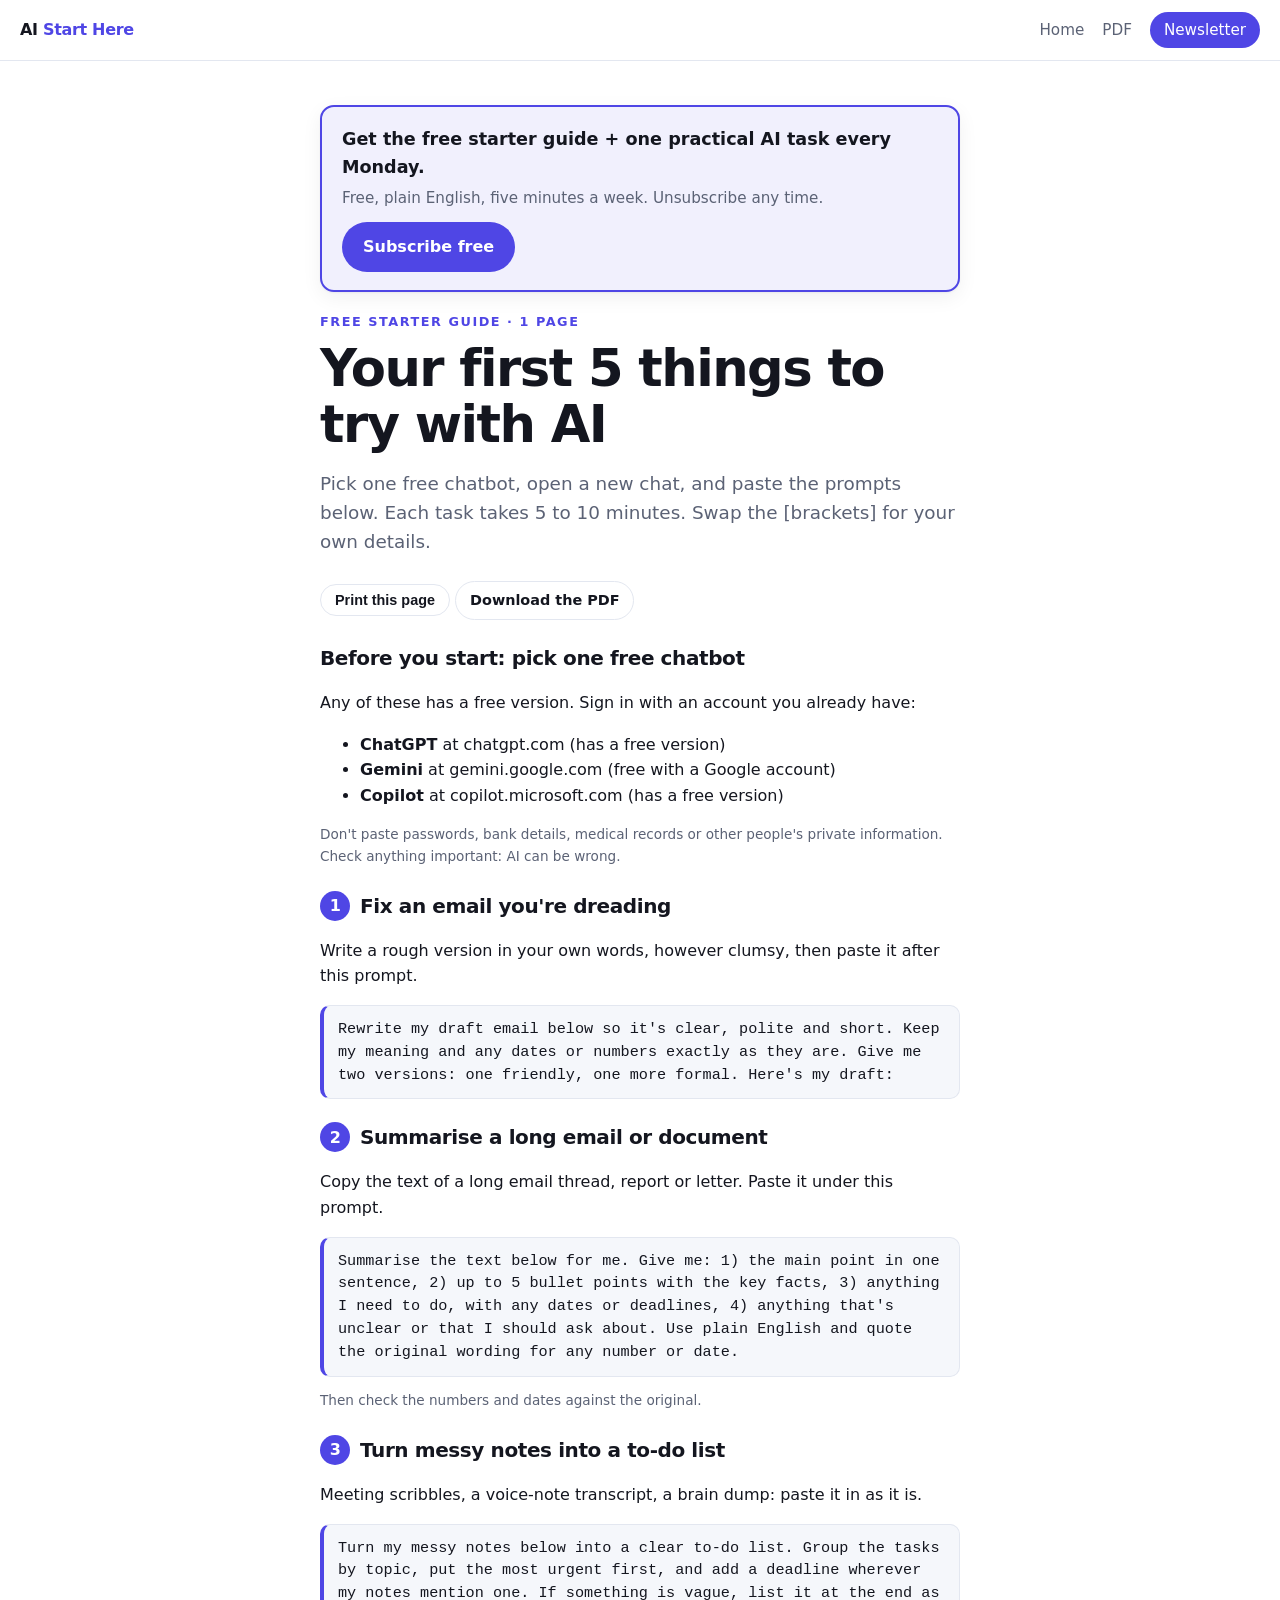
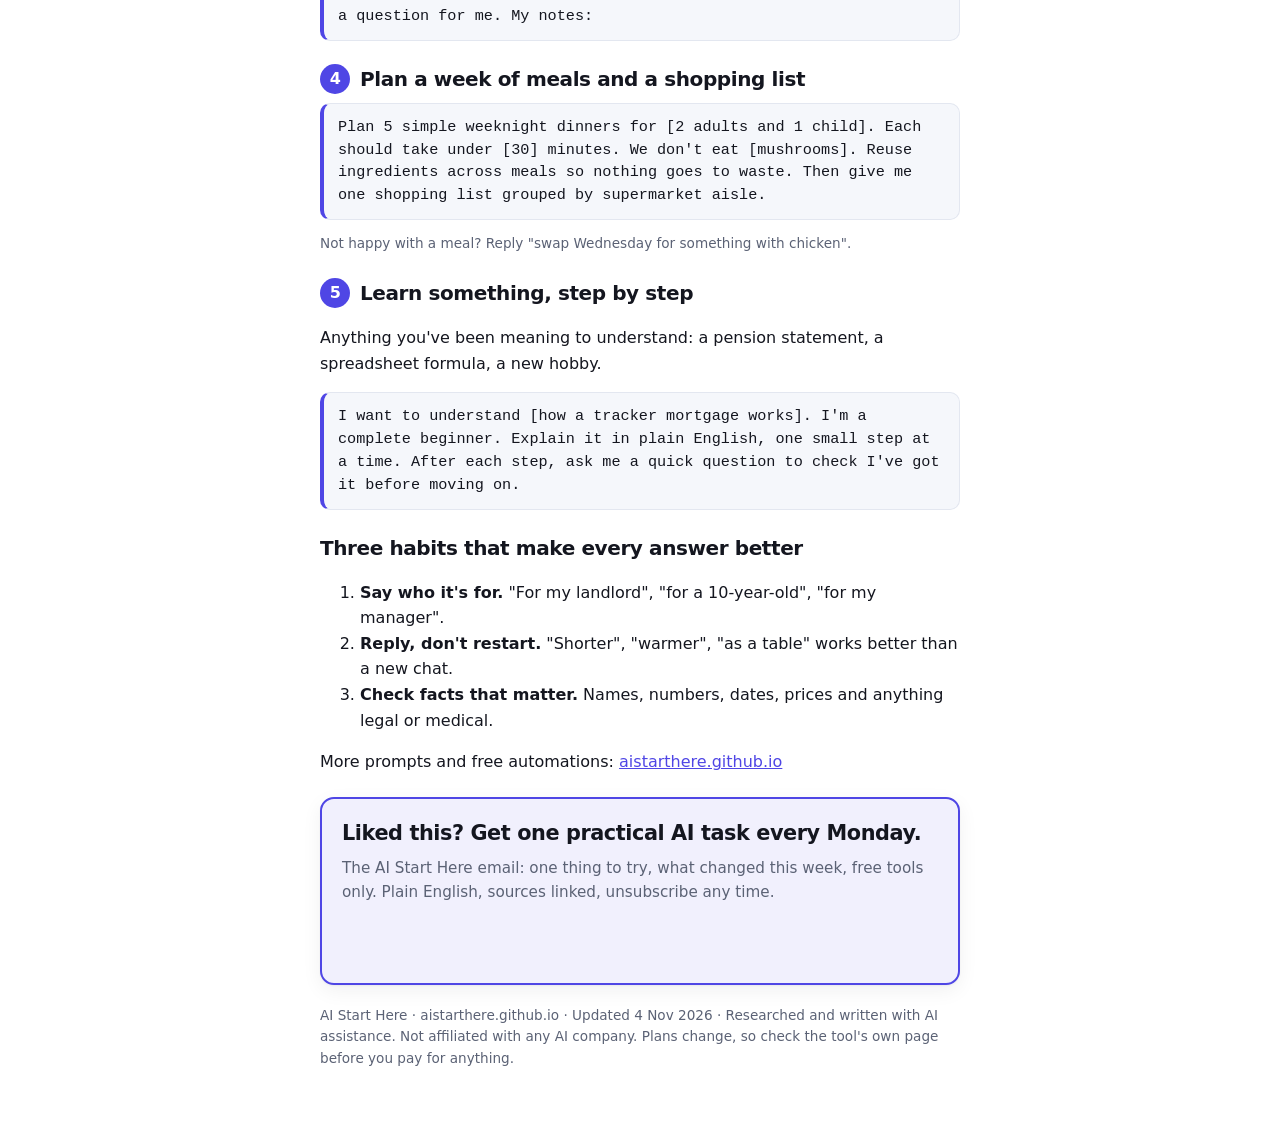
==== starter-guide/index.html @ ae80df16 "Add free starter guide and newsletter signup boxes. Publish the one-page starter guide (HTML and PDF" ====
<!doctype html>
<html lang="en">
<head>
<meta charset="utf-8">
<meta name="viewport" content="width=device-width, initial-scale=1">
<title>Your first 5 things to try with AI (free starter guide) | AI Start Here</title>
<meta name="description" content="A free one-page guide for complete beginners: five practical things to try with a free AI chatbot this week, each with a prompt you can copy and paste.">
<meta name="robots" content="index, follow, max-image-preview:large">
<link rel="canonical" href="https://aistarthere.github.io/starter-guide/">
<link rel="icon" href="/favicon.ico" sizes="32x32">
<link rel="icon" href="/favicon.svg" type="image/svg+xml">
<link rel="apple-touch-icon" href="/apple-touch-icon.png">
<meta name="theme-color" content="#4f46e5">
<meta property="og:type" content="article">
<meta property="og:site_name" content="AI Start Here">
<meta property="og:title" content="Your first 5 things to try with AI (free starter guide)">
<meta property="og:description" content="Five practical things to try with a free AI chatbot this week, each with a copy-paste prompt.">
<meta property="og:url" content="https://aistarthere.github.io/starter-guide/">
<meta property="og:image" content="https://aistarthere.github.io/og-image.png">
<meta name="twitter:card" content="summary_large_image">
<link rel="stylesheet" href="/styles.css">
<script type="application/ld+json">
{"@context":"https://schema.org","@type":"HowTo","name":"Your first 5 things to try with AI","url":"https://aistarthere.github.io/starter-guide/","inLanguage":"en","dateModified":"2026-11-04","publisher":{"@type":"Organization","name":"AI Start Here","url":"https://aistarthere.github.io/"},"step":[{"@type":"HowToStep","name":"Fix an email you're dreading"},{"@type":"HowToStep","name":"Summarise a long email or document"},{"@type":"HowToStep","name":"Turn messy notes into a to-do list"},{"@type":"HowToStep","name":"Plan a week of meals and a shopping list"},{"@type":"HowToStep","name":"Learn something, step by step"}]}
</script>
</head>
<body class="guide-page">
<a class="skip" href="#main">Skip to content</a>
<header class="topbar">
  <a class="brand" href="/">AI <span>Start Here</span></a>
  <nav class="nav guide-nav" aria-label="Site">
    <a href="/">Home</a>
    <a href="/starter-guide/ai-start-here-starter-guide.pdf">PDF</a>
    <a href="#subscribe" class="nav-cta">Newsletter</a>
  </nav>
</header>

<main id="main" class="wrap narrow guide">
  <aside class="signup-box top" aria-labelledby="sb-top-h">
    <p class="sb-h" id="sb-top-h"><strong>Get the free starter guide + one practical AI task every Monday.</strong></p>
    <p class="sb-p">Free, plain English, five minutes a week. Unsubscribe any time.</p>
    <div class="sb-cta"><a class="btn primary" href="https://aistarthere-newsletter.beehiiv.com/" target="_blank" rel="noopener">Subscribe free</a></div>
  </aside>

  <p class="eyebrow">Free starter guide · 1 page</p>
  <h1>Your first 5 things to try with AI</h1>
  <p class="lede">Pick one free chatbot, open a new chat, and paste the prompts below. Each task takes 5 to 10 minutes. Swap the [brackets] for your own details.</p>
  <p class="guide-actions no-print"><button class="btn ghost small" type="button" onclick="window.print()">Print this page</button> <a class="btn ghost small" href="/starter-guide/ai-start-here-starter-guide.pdf">Download the PDF</a></p>

  <section class="step">
    <h2>Before you start: pick one free chatbot</h2>
    <p>Any of these has a free version. Sign in with an account you already have:</p>
    <ul>
      <li><strong>ChatGPT</strong> at chatgpt.com (has a free version)</li>
      <li><strong>Gemini</strong> at gemini.google.com (free with a Google account)</li>
      <li><strong>Copilot</strong> at copilot.microsoft.com (has a free version)</li>
    </ul>
    <p class="fine">Don't paste passwords, bank details, medical records or other people's private information. Check anything important: AI can be wrong.</p>
  </section>

  <section class="step">
    <h2><span class="n">1</span> Fix an email you're dreading</h2>
    <p>Write a rough version in your own words, however clumsy, then paste it after this prompt.</p>
    <pre class="prompt">Rewrite my draft email below so it's clear, polite and short. Keep my meaning and any dates or numbers exactly as they are. Give me two versions: one friendly, one more formal. Here's my draft:</pre>
  </section>

  <section class="step">
    <h2><span class="n">2</span> Summarise a long email or document</h2>
    <p>Copy the text of a long email thread, report or letter. Paste it under this prompt.</p>
    <pre class="prompt">Summarise the text below for me. Give me: 1) the main point in one sentence, 2) up to 5 bullet points with the key facts, 3) anything I need to do, with any dates or deadlines, 4) anything that's unclear or that I should ask about. Use plain English and quote the original wording for any number or date.</pre>
    <p class="fine">Then check the numbers and dates against the original.</p>
  </section>

  <section class="step">
    <h2><span class="n">3</span> Turn messy notes into a to-do list</h2>
    <p>Meeting scribbles, a voice-note transcript, a brain dump: paste it in as it is.</p>
    <pre class="prompt">Turn my messy notes below into a clear to-do list. Group the tasks by topic, put the most urgent first, and add a deadline wherever my notes mention one. If something is vague, list it at the end as a question for me. My notes:</pre>
  </section>

  <section class="step">
    <h2><span class="n">4</span> Plan a week of meals and a shopping list</h2>
    <pre class="prompt">Plan 5 simple weeknight dinners for [2 adults and 1 child]. Each should take under [30] minutes. We don't eat [mushrooms]. Reuse ingredients across meals so nothing goes to waste. Then give me one shopping list grouped by supermarket aisle.</pre>
    <p class="fine">Not happy with a meal? Reply "swap Wednesday for something with chicken".</p>
  </section>

  <section class="step">
    <h2><span class="n">5</span> Learn something, step by step</h2>
    <p>Anything you've been meaning to understand: a pension statement, a spreadsheet formula, a new hobby.</p>
    <pre class="prompt">I want to understand [how a tracker mortgage works]. I'm a complete beginner. Explain it in plain English, one small step at a time. After each step, ask me a quick question to check I've got it before moving on.</pre>
  </section>

  <section class="step tips">
    <h2>Three habits that make every answer better</h2>
    <ol>
      <li><strong>Say who it's for.</strong> "For my landlord", "for a 10-year-old", "for my manager".</li>
      <li><strong>Reply, don't restart.</strong> "Shorter", "warmer", "as a table" works better than a new chat.</li>
      <li><strong>Check facts that matter.</strong> Names, numbers, dates, prices and anything legal or medical.</li>
    </ol>
    <p>More prompts and free automations: <a href="https://aistarthere.github.io/">aistarthere.github.io</a></p>
  </section>

  <aside class="signup-box bottom" id="subscribe" aria-labelledby="sb-bot-h">
    <h2 id="sb-bot-h">Liked this? Get one practical AI task every Monday.</h2>
    <p class="sb-p">The AI Start Here email: one thing to try, what changed this week, free tools only. Plain English, sources linked, unsubscribe any time.</p>
    <div class="nl-embed"><a class="btn primary" href="https://aistarthere-newsletter.beehiiv.com/" target="_blank" rel="noopener">Subscribe free</a></div>
  </aside>

  <p class="fine guide-foot">AI Start Here · aistarthere.github.io · Updated 4 Nov 2026 · Researched and written with AI assistance. Not affiliated with any AI company. Plans change, so check the tool's own page before you pay for anything.</p>
</main>
<script src="/config.js"></script>
<script src="/guide.js"></script>
</body>
</html>
---- styles.css ----
:root{
  --bg:#ffffff; --bg-alt:#f5f7fb; --ink:#14161f; --muted:#5b6275; --line:#e3e7f0;
  --brand:#4f46e5; --brand-ink:#ffffff; --accent:#0ea5e9; --good:#047857; --warn:#b45309;
  --radius:14px; --shadow:0 1px 2px rgba(20,22,31,.05),0 6px 20px rgba(20,22,31,.06);
}
@media (prefers-color-scheme: dark){
  :root{ --bg:#0f1117; --bg-alt:#161a23; --ink:#eef0f6; --muted:#a3a9ba; --line:#262b38; --brand:#818cf8; --brand-ink:#0f1117; --good:#34d399; --warn:#fbbf24; --shadow:none; }
}
*{box-sizing:border-box}
html{scroll-behavior:smooth;scroll-padding-top:70px}
body{margin:0;font:16px/1.6 system-ui,-apple-system,"Segoe UI",Roboto,Inter,sans-serif;background:var(--bg);color:var(--ink)}
a{color:var(--brand)}
.wrap{max-width:1100px;margin:0 auto;padding:0 20px}
.wrap.narrow{max-width:680px}
.topbar{position:sticky;top:0;z-index:10;display:flex;align-items:center;justify-content:space-between;gap:12px;padding:12px 20px;background:color-mix(in srgb,var(--bg) 88%,transparent);backdrop-filter:blur(8px);border-bottom:1px solid var(--line)}
.brand{font-weight:800;text-decoration:none;color:var(--ink);letter-spacing:-.02em}
.brand span{color:var(--brand)}
.nav{display:flex;gap:18px;align-items:center}
.nav a{text-decoration:none;color:var(--muted);font-weight:500;font-size:.95rem}
.nav a:hover{color:var(--ink)}
.nav-cta{background:var(--brand);color:var(--brand-ink)!important;padding:6px 14px;border-radius:999px}
.menu-btn{display:none;background:none;border:1px solid var(--line);border-radius:8px;color:var(--ink);font-size:1.2rem;padding:4px 10px}
.hero{padding:72px 0 56px;background:radial-gradient(1200px 400px at 20% -10%,color-mix(in srgb,var(--brand) 18%,transparent),transparent),radial-gradient(800px 300px at 90% 0,color-mix(in srgb,var(--accent) 14%,transparent),transparent)}
.eyebrow{text-transform:uppercase;letter-spacing:.12em;font-size:.8rem;color:var(--brand);font-weight:700;margin:0 0 8px}
h1{font-size:clamp(2rem,5vw,3.2rem);line-height:1.1;margin:0 0 16px;letter-spacing:-.03em;max-width:16ch}
.lede{font-size:1.15rem;color:var(--muted);max-width:60ch;margin:0 0 24px}
.hero-ctas{display:flex;gap:12px;flex-wrap:wrap}
.disclosure{font-size:.85rem;color:var(--muted);margin-top:20px}
.btn{display:inline-block;padding:11px 20px;border-radius:999px;font-weight:600;text-decoration:none;border:1px solid transparent;cursor:pointer;font-size:1rem}
.btn.small{padding:7px 14px;font-size:.9rem}
.btn.primary{background:var(--brand);color:var(--brand-ink)}
.btn.ghost{border-color:var(--line);color:var(--ink);background:var(--bg)}
.btn[aria-disabled="true"],.btn:disabled{opacity:.55;cursor:not-allowed}
.section{padding:64px 0}
.section.alt{background:var(--bg-alt)}
h2{font-size:clamp(1.5rem,3vw,2rem);margin:0 0 8px;letter-spacing:-.02em;display:flex;align-items:center;gap:12px}
.num{display:inline-grid;place-items:center;width:34px;height:34px;border-radius:10px;background:var(--brand);color:var(--brand-ink);font-size:1rem}
.section-intro{color:var(--muted);margin:0 0 24px;max-width:70ch}
.updated{font-size:.85rem;white-space:nowrap}
.grid.cards{display:grid;grid-template-columns:repeat(auto-fill,minmax(260px,1fr));gap:16px}
.card{background:var(--bg);border:1px solid var(--line);border-radius:var(--radius);padding:18px;box-shadow:var(--shadow)}
.section.alt .card{background:var(--bg)}
.card h3{margin:0 0 6px;font-size:1.05rem}
.card p{margin:0;color:var(--muted)}
.card .tool{font-size:.8rem;font-weight:600;color:var(--brand);margin-bottom:6px}
.prompt{margin-top:10px;background:var(--bg-alt);border:1px dashed var(--line);border-radius:10px;padding:10px;font-size:.92rem;color:var(--ink)}
.copy{margin-top:8px;font-size:.8rem;background:none;border:1px solid var(--line);color:var(--ink);border-radius:8px;padding:4px 10px;cursor:pointer}
.tip{margin-top:8px!important;font-size:.85rem}
.learn-more{margin-top:20px;font-size:.95rem}
.learn-more ul{margin:6px 0 0;padding-left:20px}
.filter-row{display:flex;gap:8px;align-items:center;margin-bottom:12px}
.filter-row input{flex:1;max-width:320px;padding:8px 12px;border-radius:10px;border:1px solid var(--line);background:var(--bg);color:var(--ink)}
.table-wrap{overflow-x:auto;border:1px solid var(--line);border-radius:var(--radius);background:var(--bg)}
table.models{width:100%;border-collapse:collapse;font-size:.92rem}
.models th,.models td{padding:10px 12px;text-align:left;border-bottom:1px solid var(--line);vertical-align:top}
.models th{font-size:.78rem;text-transform:uppercase;letter-spacing:.06em;color:var(--muted);background:var(--bg-alt)}
.models tr:last-child td{border-bottom:none}
.models td.model{font-weight:700;white-space:nowrap}
.todo{color:var(--warn);font-weight:600}
.free-yes{color:var(--good);font-weight:600}
.fineprint{font-size:.82rem;color:var(--muted);margin-top:10px}
ol.news{list-style:none;padding:0;margin:0;display:grid;gap:14px}
.news li{border-left:3px solid var(--brand);padding:6px 0 6px 16px}
.news time{font-size:.8rem;color:var(--muted);font-weight:600}
.news h3{margin:2px 0 4px;font-size:1.05rem}
.news p{margin:0;color:var(--muted)}
.news .why{color:var(--ink);font-size:.92rem;margin-top:4px}
.auto-toolbar{display:flex;gap:10px;align-items:center;flex-wrap:wrap;margin-bottom:10px}
.auto-toolbar select{padding:6px 10px;border-radius:8px;border:1px solid var(--line);background:var(--bg);color:var(--ink)}
#suggest{margin-left:auto}
.placeholder-note{font-size:.85rem;color:var(--warn);margin:0 0 16px}
.autos{display:grid;gap:14px}
.auto{display:grid;grid-template-columns:72px 1fr;gap:16px;background:var(--bg);border:1px solid var(--line);border-radius:var(--radius);padding:16px;box-shadow:var(--shadow)}
.vote{display:flex;flex-direction:column;align-items:center;gap:4px}
.vote button{width:56px;height:44px;border-radius:10px;border:1px solid var(--line);background:var(--bg-alt);color:var(--ink);font-size:1.1rem;cursor:pointer}
.vote button:disabled{cursor:not-allowed;opacity:.6}
.vote .count{font-weight:800}
.vote .label{font-size:.7rem;color:var(--muted);text-align:center}
.auto h3{margin:0 0 4px;font-size:1.08rem}
.meta{display:flex;gap:8px;flex-wrap:wrap;margin-bottom:8px}
.pill{font-size:.75rem;background:var(--bg-alt);border:1px solid var(--line);border-radius:999px;padding:2px 10px;color:var(--muted)}
details summary{cursor:pointer;font-weight:600;color:var(--brand)}
details ol{margin:8px 0 0;padding-left:20px}
details li{margin-bottom:4px}
.newsletter{background:linear-gradient(135deg,color-mix(in srgb,var(--brand) 14%,var(--bg)),var(--bg))}
.signup{display:flex;gap:8px;flex-wrap:wrap}
.signup input{flex:1;min-width:200px;padding:12px 14px;border-radius:999px;border:1px solid var(--line);background:var(--bg);color:var(--ink);font-size:1rem}
.footer{padding:32px 0;border-top:1px solid var(--line);color:var(--muted);font-size:.9rem}
@media (max-width:760px){
  .menu-btn{display:block}
  .nav{display:none;position:absolute;top:56px;left:0;right:0;flex-direction:column;align-items:flex-start;padding:14px 20px;background:var(--bg);border-bottom:1px solid var(--line)}
  .nav.open{display:flex}
  .auto{grid-template-columns:56px 1fr;gap:12px}
  #suggest{margin-left:0}
  .hero{padding:48px 0 40px}
}

/* --- added 2026-10-26: SEO/a11y pass --- */
.skip{position:absolute;left:-9999px;top:0;background:var(--brand);color:var(--brand-ink);padding:8px 14px;z-index:20;border-radius:0 0 8px 0}
.skip:focus{left:0}
.section .updated{font-size:.82rem;color:var(--muted);margin:-14px 0 20px}
.card .answer{color:var(--ink);margin-bottom:6px}
.card .src{margin-top:8px;font-size:.82rem}
.card .src a,.tip a{display:inline-block;padding:2px 0;min-height:24px}
table.models caption{text-align:left;font-size:.82rem;color:var(--muted);padding:10px 12px;caption-side:top}
.models th[scope=row]{font-weight:700;white-space:nowrap;background:none;font-size:.92rem;text-transform:none;letter-spacing:0;color:var(--ink)}
ul.srcs{list-style:none;margin:0;padding:0}
ul.srcs li a{display:inline-block;min-height:24px;padding:2px 0}
.vote a.vote-btn{display:grid;place-items:center;width:56px;height:44px;border-radius:10px;border:1px solid var(--line);background:var(--bg-alt);color:var(--ink);font-size:1.1rem;text-decoration:none}
.tool{margin:0 0 6px}
.prompt{margin-bottom:0}
[hidden]{display:none!important}
.btn.is-disabled{background:var(--bg-alt);color:var(--muted);border-color:var(--line);cursor:not-allowed}

/* --- added 2026-11-04: signup box + starter guide --- */
.signup-box{border:2px solid var(--brand);border-radius:var(--radius);background:color-mix(in srgb,var(--brand) 8%,var(--bg));padding:18px 20px;margin:20px 0;box-shadow:var(--shadow)}
.signup-box .sb-h{font-size:1.1rem;margin:0 0 4px}
.signup-box h2{font-size:1.3rem;margin:0 0 6px}
.signup-box .sb-p{color:var(--muted);margin:0 0 12px;font-size:.95rem}
.signup-box .sb-links{margin:10px 0 0;font-size:.95rem}
.nl-embed{min-height:48px;max-width:100%;overflow:hidden}
.nl-embed iframe{max-width:100%}
.hero .signup-box{max-width:640px}
.guide{padding:24px 20px 40px}
.guide h1{max-width:none}
.guide .step{margin:22px 0}
.guide .step h2{font-size:1.25rem;margin:0 0 8px;display:flex;align-items:center;gap:10px}
.guide .n{display:inline-grid;place-items:center;width:30px;height:30px;border-radius:50%;background:var(--brand);color:var(--brand-ink);font-size:1rem;flex:none}
.guide pre.prompt{white-space:pre-wrap;word-wrap:break-word;background:var(--bg-alt);border:1px solid var(--line);border-left:4px solid var(--brand);border-radius:10px;padding:12px 14px;font:0.95rem/1.5 ui-monospace,SFMono-Regular,Menlo,Consolas,monospace;margin:8px 0}
.guide .fine{font-size:.85rem;color:var(--muted)}
.guide-nav{display:flex!important;position:static!important;flex-direction:row!important;padding:0!important;border:0!important;background:none!important}
@media print{
  @page{size:A4;margin:10mm}
  :root{--bg:#fff;--bg-alt:#f5f7fb;--ink:#000;--muted:#333}
  body{font-size:9.5pt;line-height:1.32;background:#fff;color:#000}
  .topbar,.skip,.signup-box.top,.no-print,.nl-embed{display:none!important}
  .guide{padding:0;max-width:none}
  .guide h1{font-size:20pt;margin-bottom:6px}
  .guide .lede{font-size:11pt;margin-bottom:8px}
  .guide .step{margin:5px 0;break-inside:avoid}
  .guide .step p,.guide .step ul,.guide .step ol{margin:2px 0}
  .guide .eyebrow{margin:0}
  .guide .step h2{font-size:12.5pt}
  .guide pre.prompt{font-size:8.8pt;padding:5px 9px;margin:3px 0}
  .signup-box.bottom{box-shadow:none;padding:5px 10px;margin:6px 0;break-inside:avoid}
  .signup-box.bottom h2{font-size:11pt;margin:0}
  .signup-box.bottom .sb-p{display:none}
  .guide .lede{margin:0 0 4px;max-width:none}
  .guide .step h2{margin:2px 0}
  .guide .n{width:22px;height:22px;font-size:.85rem}
  .guide h1{font-size:18pt}
  .signup-box.bottom::after{content:"Subscribe free: aistarthere-newsletter.beehiiv.com";font-weight:700}
  a{color:#000;text-decoration:none}
}
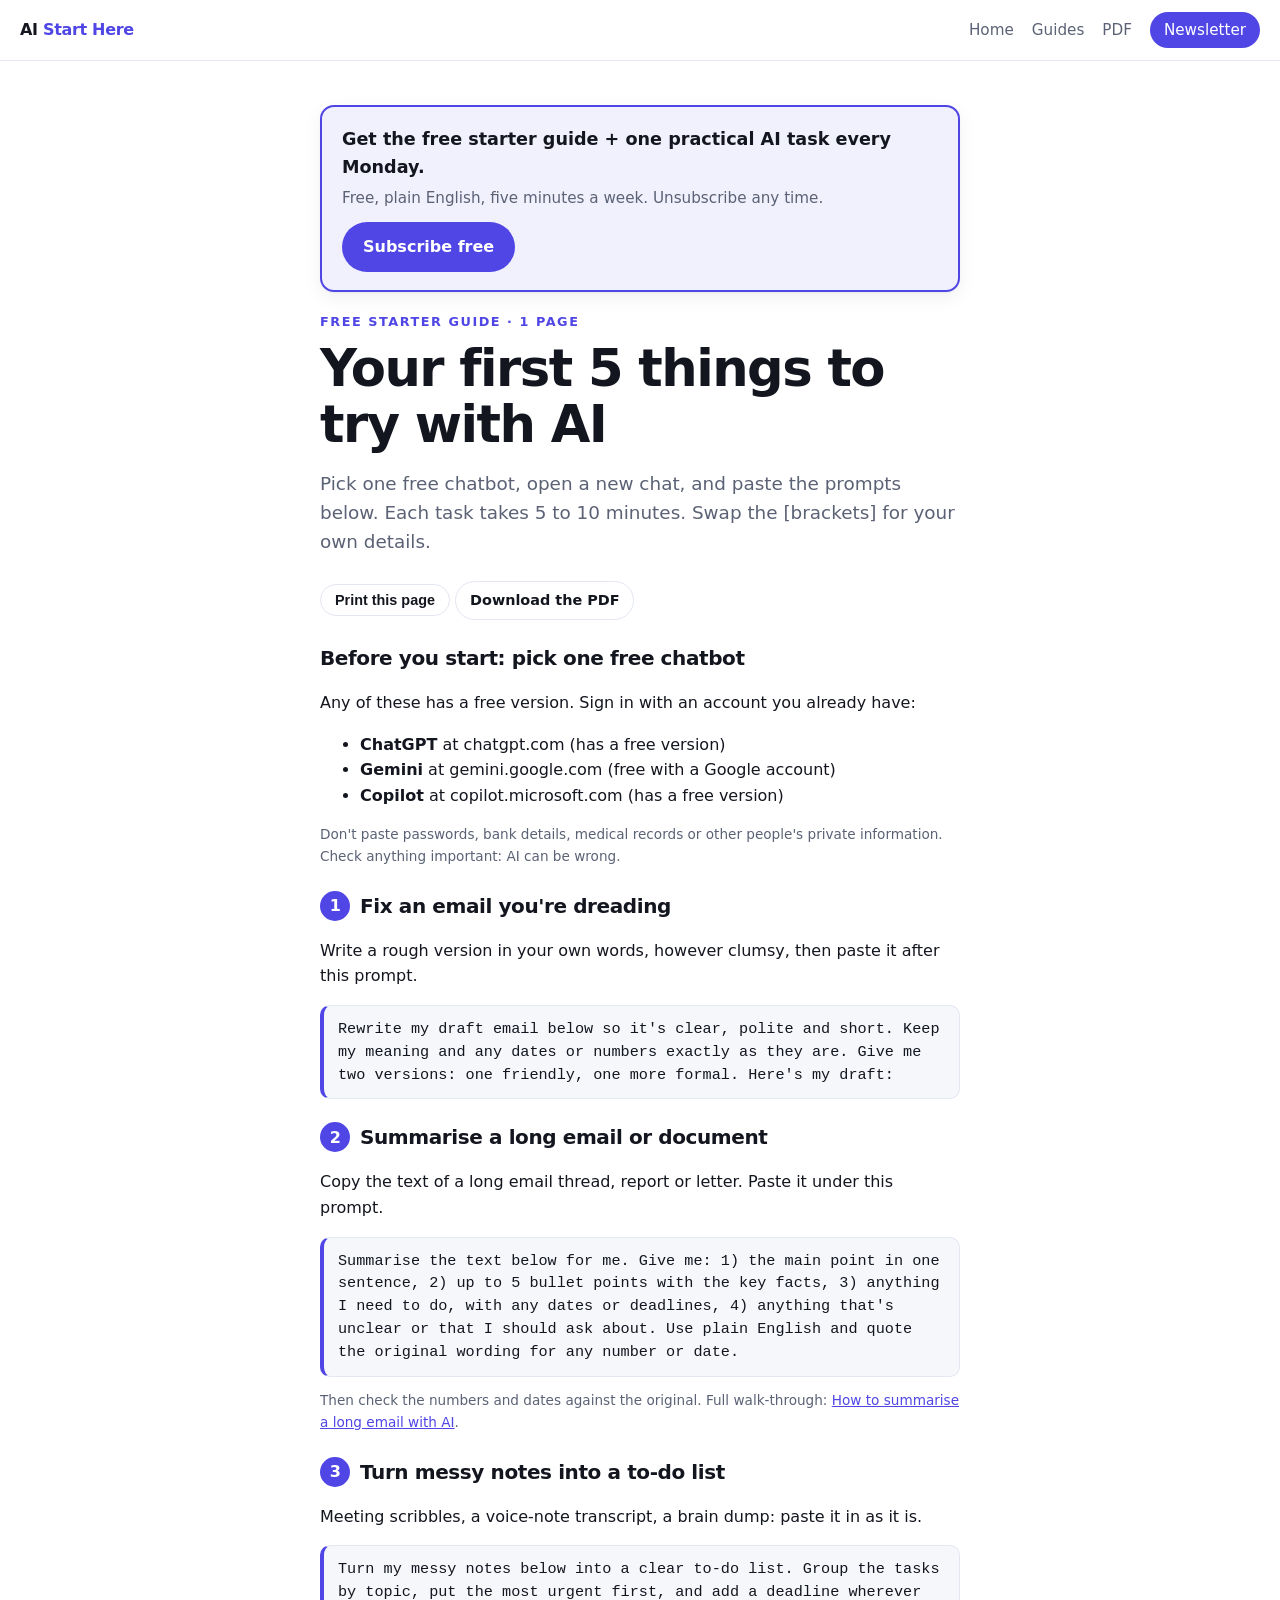
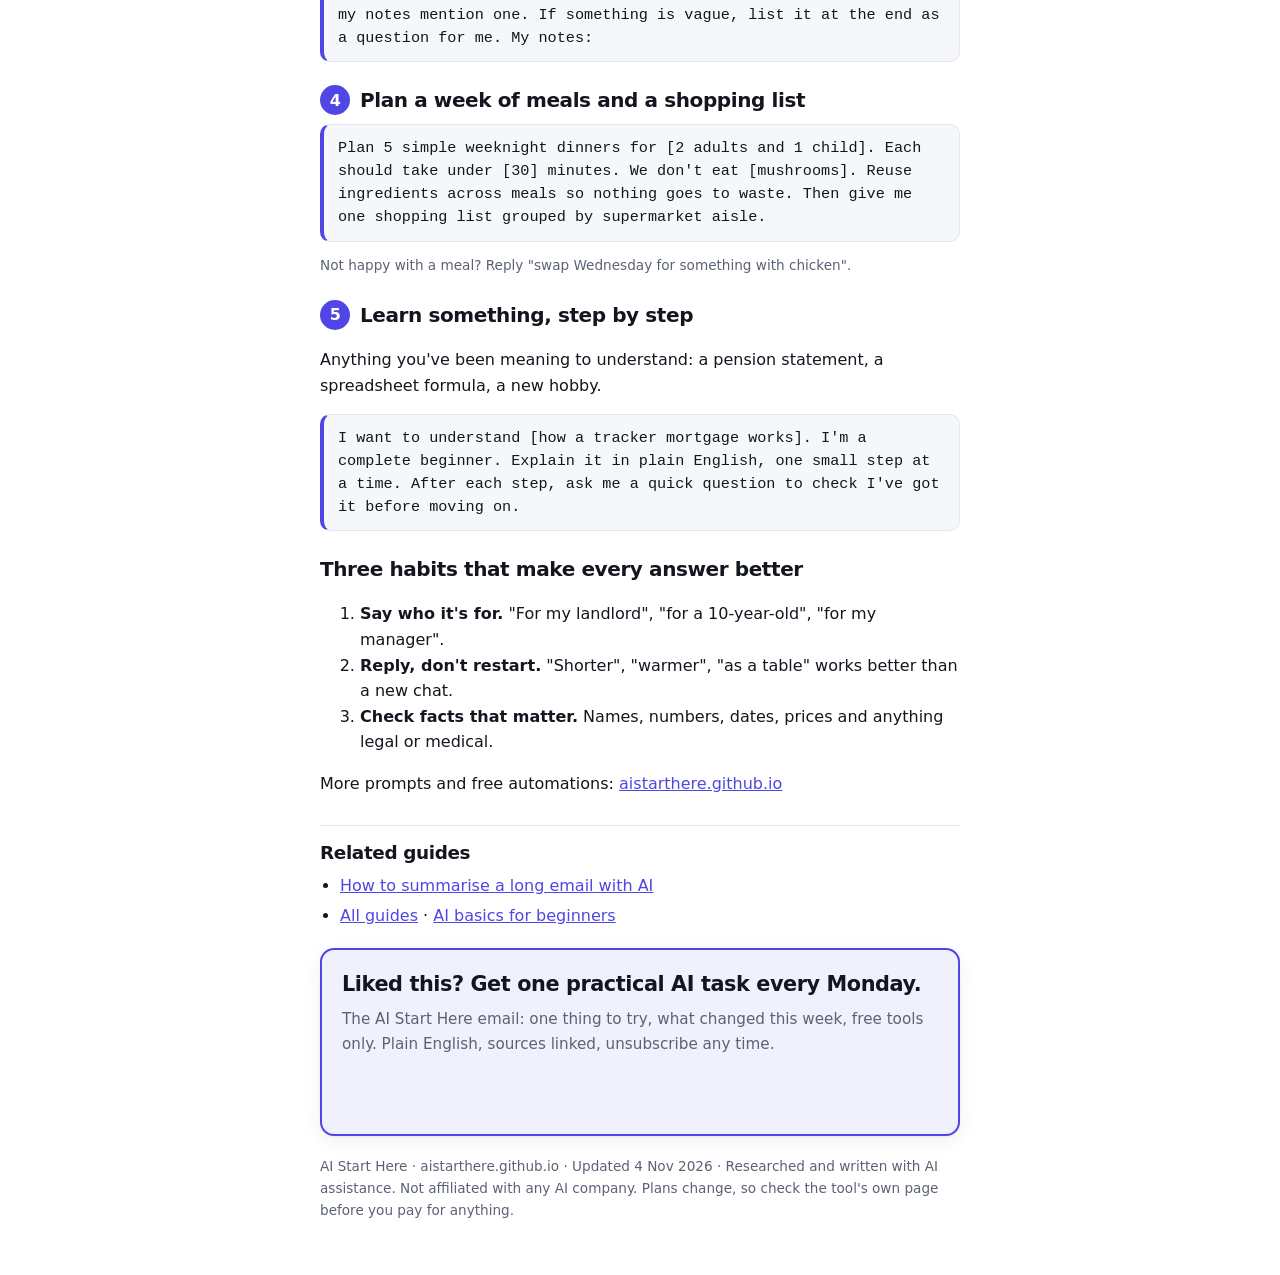
==== commit 27103d7c: "Add SEO fixes and the summarise-email guide page. Publish a guides hub, the summarise-a-long-email p" ====
--- a/starter-guide/index.html
+++ b/starter-guide/index.html
@@ -16,8 +16,17 @@
 <meta property="og:title" content="Your first 5 things to try with AI (free starter guide)">
 <meta property="og:description" content="Five practical things to try with a free AI chatbot this week, each with a copy-paste prompt.">
 <meta property="og:url" content="https://aistarthere.github.io/starter-guide/">
+<meta property="og:locale" content="en_IE">
 <meta property="og:image" content="https://aistarthere.github.io/og-image.png">
+<meta property="og:image:width" content="1200">
+<meta property="og:image:height" content="630">
+<meta property="og:image:alt" content="AI Start Here. Get useful with AI this week, for free. Every fact links to its source.">
 <meta name="twitter:card" content="summary_large_image">
+<meta name="twitter:site" content="@aistarthere">
+<meta name="twitter:title" content="Your first 5 things to try with AI (free starter guide)">
+<meta name="twitter:description" content="Five practical things to try with a free AI chatbot this week, each with a copy-paste prompt.">
+<meta name="twitter:image" content="https://aistarthere.github.io/og-image.png">
+<meta name="twitter:image:alt" content="AI Start Here. Get useful with AI this week, for free. Every fact links to its source.">
 <link rel="stylesheet" href="/styles.css">
 <script type="application/ld+json">
 {"@context":"https://schema.org","@type":"HowTo","name":"Your first 5 things to try with AI","url":"https://aistarthere.github.io/starter-guide/","inLanguage":"en","dateModified":"2026-11-04","publisher":{"@type":"Organization","name":"AI Start Here","url":"https://aistarthere.github.io/"},"step":[{"@type":"HowToStep","name":"Fix an email you're dreading"},{"@type":"HowToStep","name":"Summarise a long email or document"},{"@type":"HowToStep","name":"Turn messy notes into a to-do list"},{"@type":"HowToStep","name":"Plan a week of meals and a shopping list"},{"@type":"HowToStep","name":"Learn something, step by step"}]}
@@ -29,6 +38,7 @@
   <a class="brand" href="/">AI <span>Start Here</span></a>
   <nav class="nav guide-nav" aria-label="Site">
     <a href="/">Home</a>
+    <a href="/#guides">Guides</a>
     <a href="/starter-guide/ai-start-here-starter-guide.pdf">PDF</a>
     <a href="#subscribe" class="nav-cta">Newsletter</a>
   </nav>
@@ -67,7 +77,7 @@
     <h2><span class="n">2</span> Summarise a long email or document</h2>
     <p>Copy the text of a long email thread, report or letter. Paste it under this prompt.</p>
     <pre class="prompt">Summarise the text below for me. Give me: 1) the main point in one sentence, 2) up to 5 bullet points with the key facts, 3) anything I need to do, with any dates or deadlines, 4) anything that's unclear or that I should ask about. Use plain English and quote the original wording for any number or date.</pre>
-    <p class="fine">Then check the numbers and dates against the original.</p>
+    <p class="fine">Then check the numbers and dates against the original. Full walk-through: <a href="/summarise-email-with-ai/">How to summarise a long email with AI</a>.</p>
   </section>
 
   <section class="step">
@@ -98,6 +108,13 @@
     <p>More prompts and free automations: <a href="https://aistarthere.github.io/">aistarthere.github.io</a></p>
   </section>
 
+  <!-- build:related -->
+  <nav class="related" aria-labelledby="related-h">
+    <h2 id="related-h">Related guides</h2>
+    <ul><li><a href="/summarise-email-with-ai/">How to summarise a long email with AI</a></li><li><a href="/#guides">All guides</a> · <a href="/#basics">AI basics for beginners</a></li></ul>
+  </nav>
+  <!-- /build:related -->
+
   <aside class="signup-box bottom" id="subscribe" aria-labelledby="sb-bot-h">
     <h2 id="sb-bot-h">Liked this? Get one practical AI task every Monday.</h2>
     <p class="sb-p">The AI Start Here email: one thing to try, what changed this week, free tools only. Plain English, sources linked, unsubscribe any time.</p>
--- a/styles.css
+++ b/styles.css
@@ -152,3 +152,13 @@
   .signup-box.bottom::after{content:"Subscribe free: aistarthere-newsletter.beehiiv.com";font-weight:700}
   a{color:#000;text-decoration:none}
 }
+/* --- added 2026-11-04: guides hub + related guides --- */
+.guide-list{list-style:none;padding:0;margin:16px 0 0}
+.guide-list li h3{margin:0 0 6px;font-size:1.1rem}
+.guide-list li p{margin:0;color:var(--muted)}
+.related{border-top:1px solid var(--line);margin:28px 0 8px;padding-top:12px}
+.related h2{font-size:1.15rem;margin:0 0 6px}
+.related ul{margin:0;padding-left:20px}
+.related li{margin:4px 0}
+.guide ol.steps li{margin:6px 0}
+@media print{.related{display:none!important}}
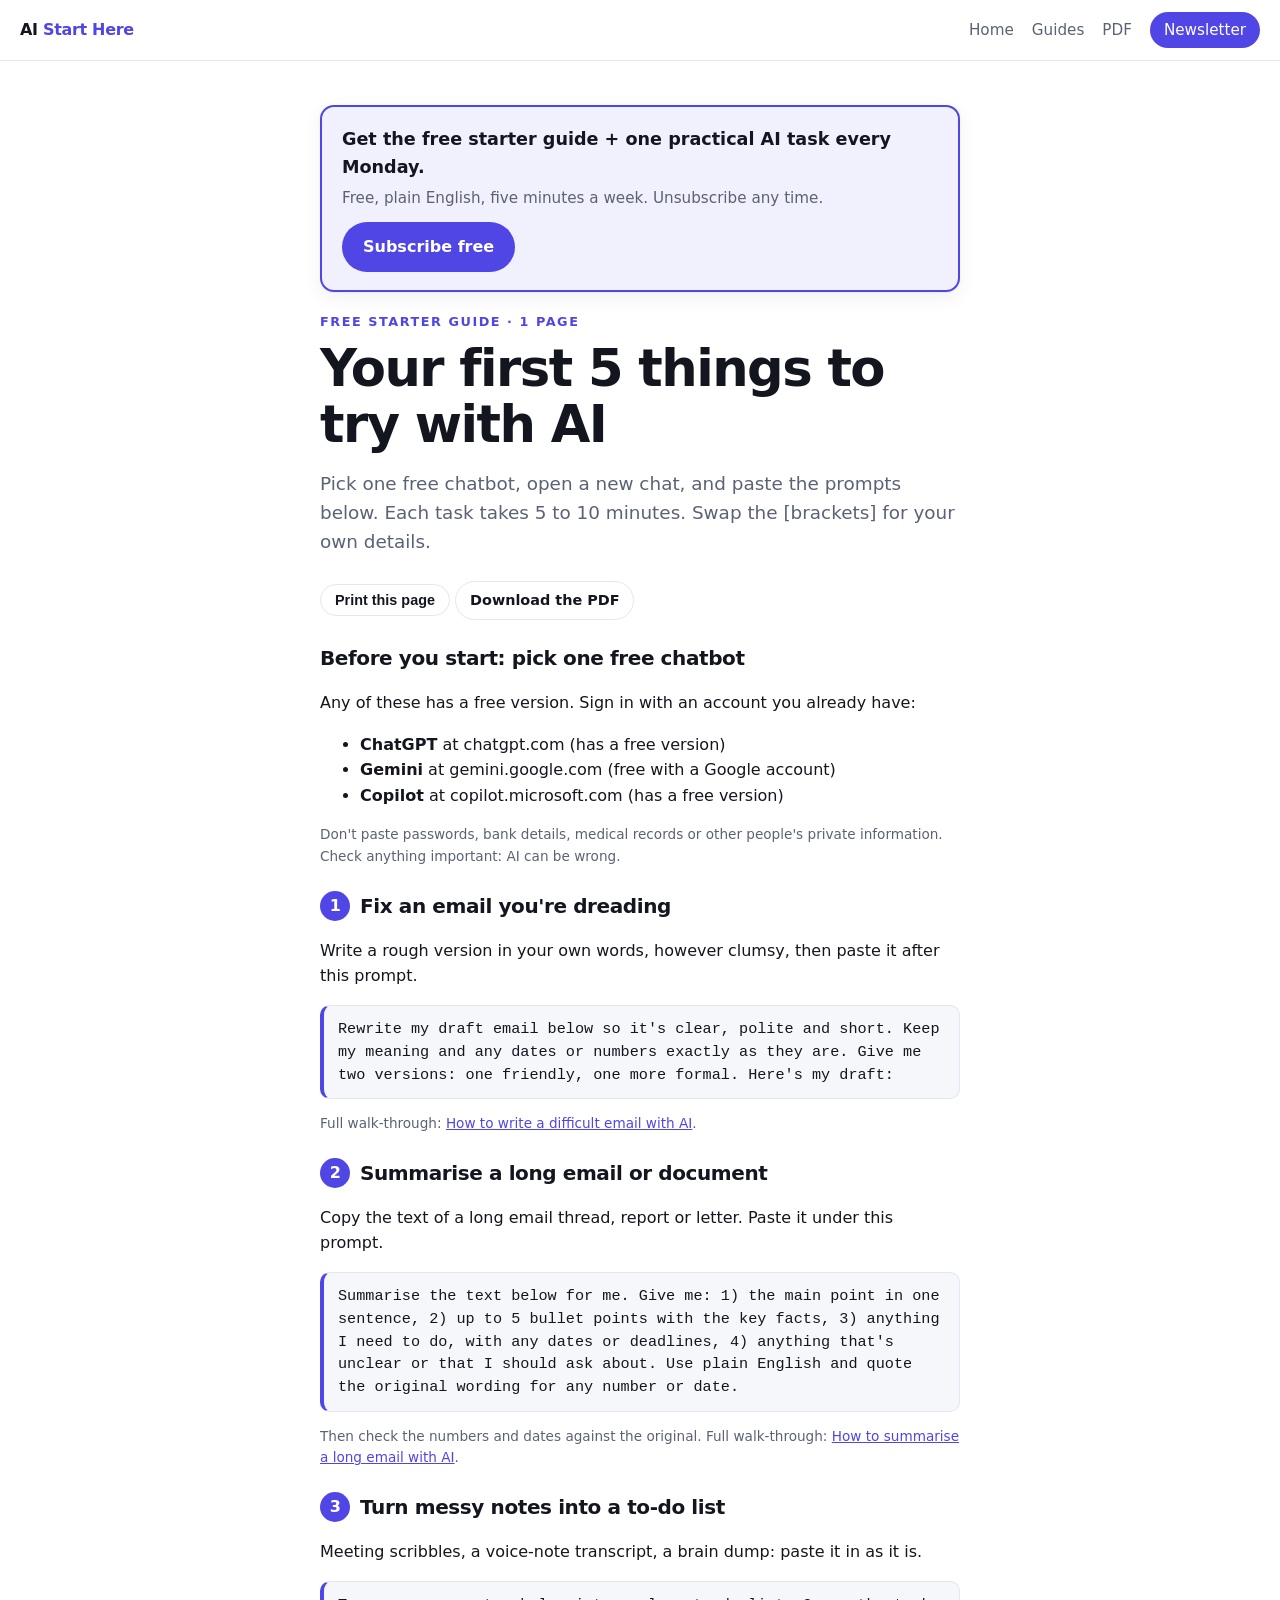
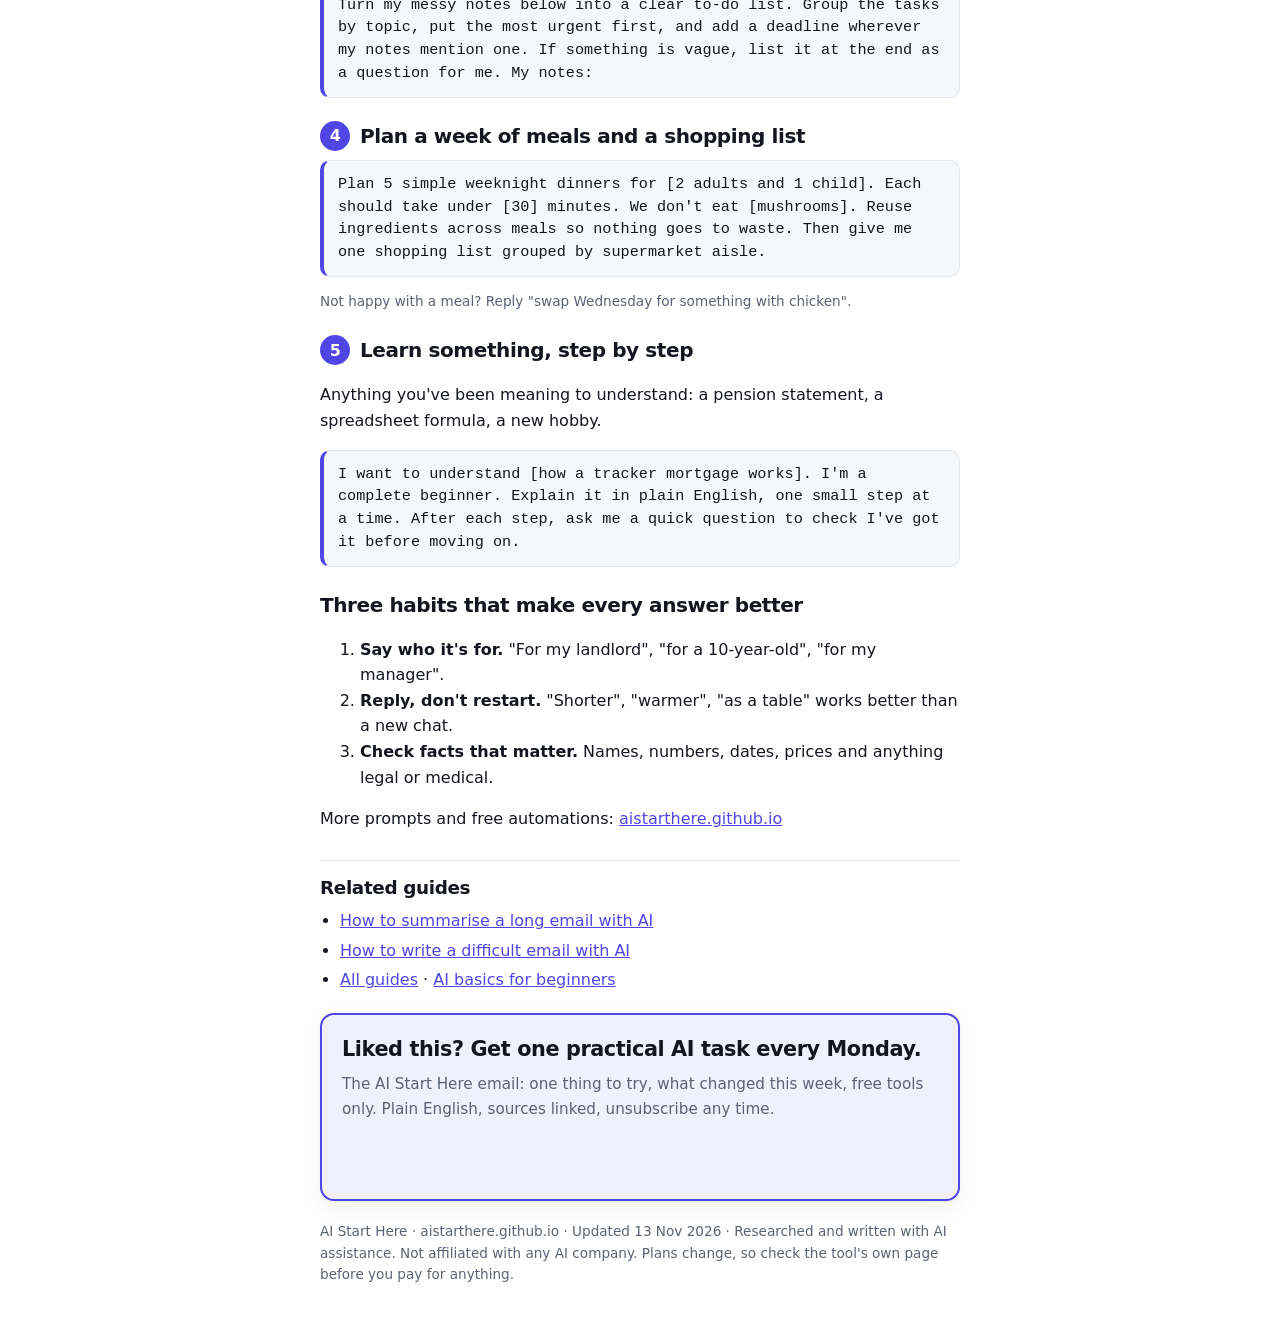
==== commit 15cb20ec: "content: difficult-email guide + remove homepage TODOs Co-authored-by: sortedfiler-beep <sortedfiler" ====
--- a/starter-guide/index.html
+++ b/starter-guide/index.html
@@ -29,7 +29,7 @@
 <meta name="twitter:image:alt" content="AI Start Here. Get useful with AI this week, for free. Every fact links to its source.">
 <link rel="stylesheet" href="/styles.css">
 <script type="application/ld+json">
-{"@context":"https://schema.org","@type":"HowTo","name":"Your first 5 things to try with AI","url":"https://aistarthere.github.io/starter-guide/","inLanguage":"en","dateModified":"2026-11-04","publisher":{"@type":"Organization","name":"AI Start Here","url":"https://aistarthere.github.io/"},"step":[{"@type":"HowToStep","name":"Fix an email you're dreading"},{"@type":"HowToStep","name":"Summarise a long email or document"},{"@type":"HowToStep","name":"Turn messy notes into a to-do list"},{"@type":"HowToStep","name":"Plan a week of meals and a shopping list"},{"@type":"HowToStep","name":"Learn something, step by step"}]}
+{"@context":"https://schema.org","@type":"HowTo","name":"Your first 5 things to try with AI","url":"https://aistarthere.github.io/starter-guide/","inLanguage":"en","dateModified":"2026-11-13","publisher":{"@type":"Organization","name":"AI Start Here","url":"https://aistarthere.github.io/"},"step":[{"@type":"HowToStep","name":"Fix an email you're dreading"},{"@type":"HowToStep","name":"Summarise a long email or document"},{"@type":"HowToStep","name":"Turn messy notes into a to-do list"},{"@type":"HowToStep","name":"Plan a week of meals and a shopping list"},{"@type":"HowToStep","name":"Learn something, step by step"}]}
 </script>
 </head>
 <body class="guide-page">
@@ -71,6 +71,7 @@
     <h2><span class="n">1</span> Fix an email you're dreading</h2>
     <p>Write a rough version in your own words, however clumsy, then paste it after this prompt.</p>
     <pre class="prompt">Rewrite my draft email below so it's clear, polite and short. Keep my meaning and any dates or numbers exactly as they are. Give me two versions: one friendly, one more formal. Here's my draft:</pre>
+    <p class="fine">Full walk-through: <a href="/write-difficult-email-with-ai/">How to write a difficult email with AI</a>.</p>
   </section>
 
   <section class="step">
@@ -111,7 +112,7 @@
   <!-- build:related -->
   <nav class="related" aria-labelledby="related-h">
     <h2 id="related-h">Related guides</h2>
-    <ul><li><a href="/summarise-email-with-ai/">How to summarise a long email with AI</a></li><li><a href="/#guides">All guides</a> · <a href="/#basics">AI basics for beginners</a></li></ul>
+    <ul><li><a href="/summarise-email-with-ai/">How to summarise a long email with AI</a></li><li><a href="/write-difficult-email-with-ai/">How to write a difficult email with AI</a></li><li><a href="/#guides">All guides</a> · <a href="/#basics">AI basics for beginners</a></li></ul>
   </nav>
   <!-- /build:related -->
 
@@ -121,7 +122,7 @@
     <div class="nl-embed"><a class="btn primary" href="https://aistarthere-newsletter.beehiiv.com/" target="_blank" rel="noopener">Subscribe free</a></div>
   </aside>
 
-  <p class="fine guide-foot">AI Start Here · aistarthere.github.io · Updated 4 Nov 2026 · Researched and written with AI assistance. Not affiliated with any AI company. Plans change, so check the tool's own page before you pay for anything.</p>
+  <p class="fine guide-foot">AI Start Here · aistarthere.github.io · Updated 13 Nov 2026 · Researched and written with AI assistance. Not affiliated with any AI company. Plans change, so check the tool's own page before you pay for anything.</p>
 </main>
 <script src="/config.js"></script>
 <script src="/guide.js"></script>
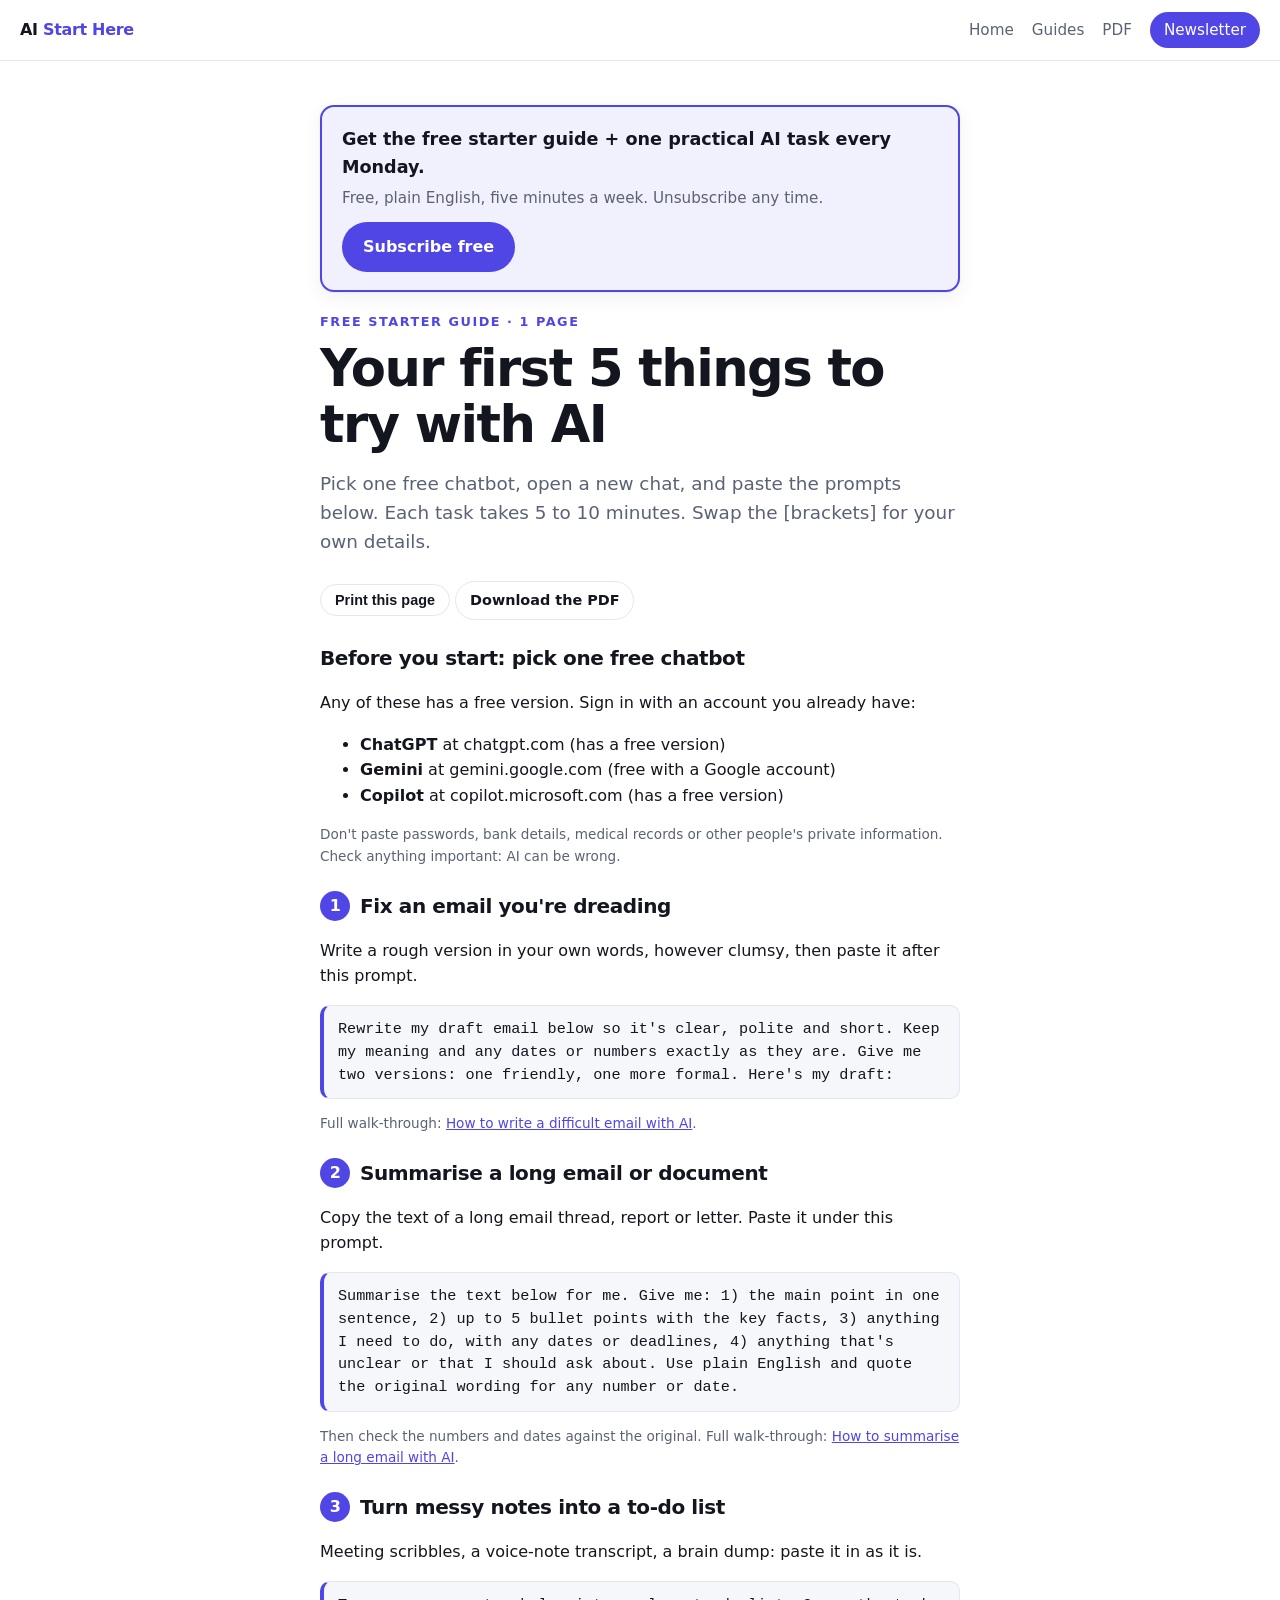
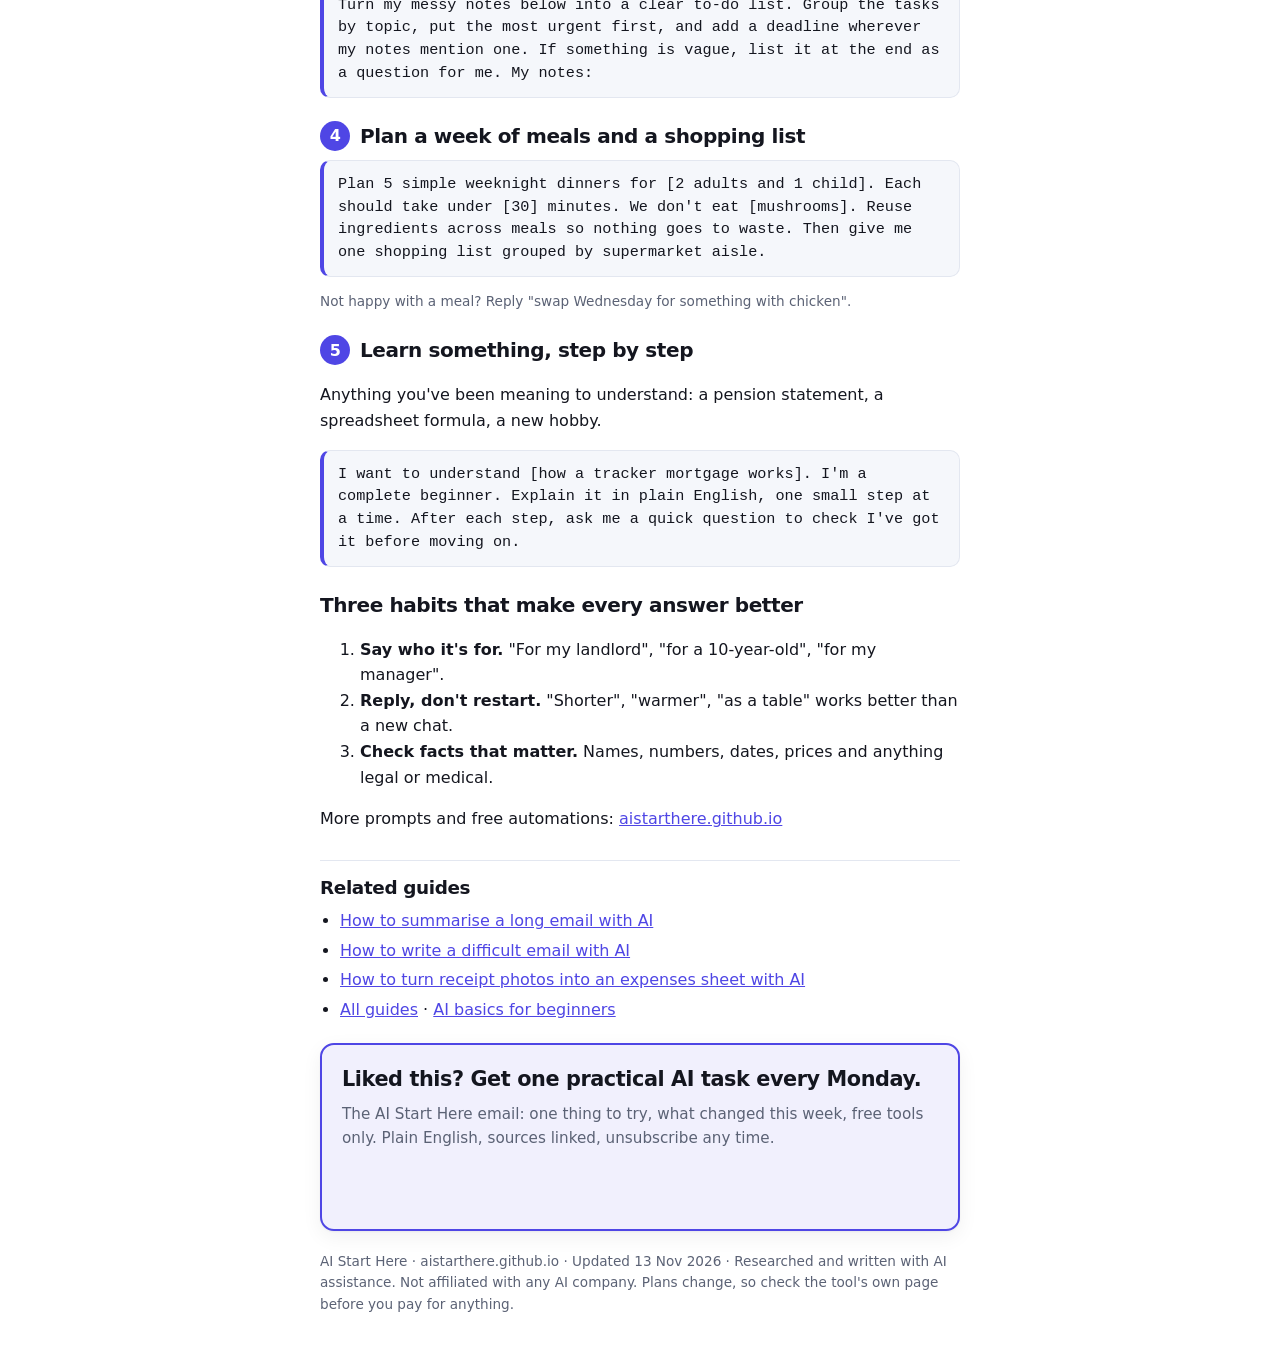
==== commit b5abf55e: "content: receipts guide (reader-voted) + new vote idea Co-authored-by: sortedfiler-beep <sortedfiler" ====
--- a/starter-guide/index.html
+++ b/starter-guide/index.html
@@ -112,7 +112,7 @@
   <!-- build:related -->
   <nav class="related" aria-labelledby="related-h">
     <h2 id="related-h">Related guides</h2>
-    <ul><li><a href="/summarise-email-with-ai/">How to summarise a long email with AI</a></li><li><a href="/write-difficult-email-with-ai/">How to write a difficult email with AI</a></li><li><a href="/#guides">All guides</a> · <a href="/#basics">AI basics for beginners</a></li></ul>
+    <ul><li><a href="/summarise-email-with-ai/">How to summarise a long email with AI</a></li><li><a href="/write-difficult-email-with-ai/">How to write a difficult email with AI</a></li><li><a href="/receipts-to-expenses-sheet-with-ai/">How to turn receipt photos into an expenses sheet with AI</a></li><li><a href="/#guides">All guides</a> · <a href="/#basics">AI basics for beginners</a></li></ul>
   </nav>
   <!-- /build:related -->
 
